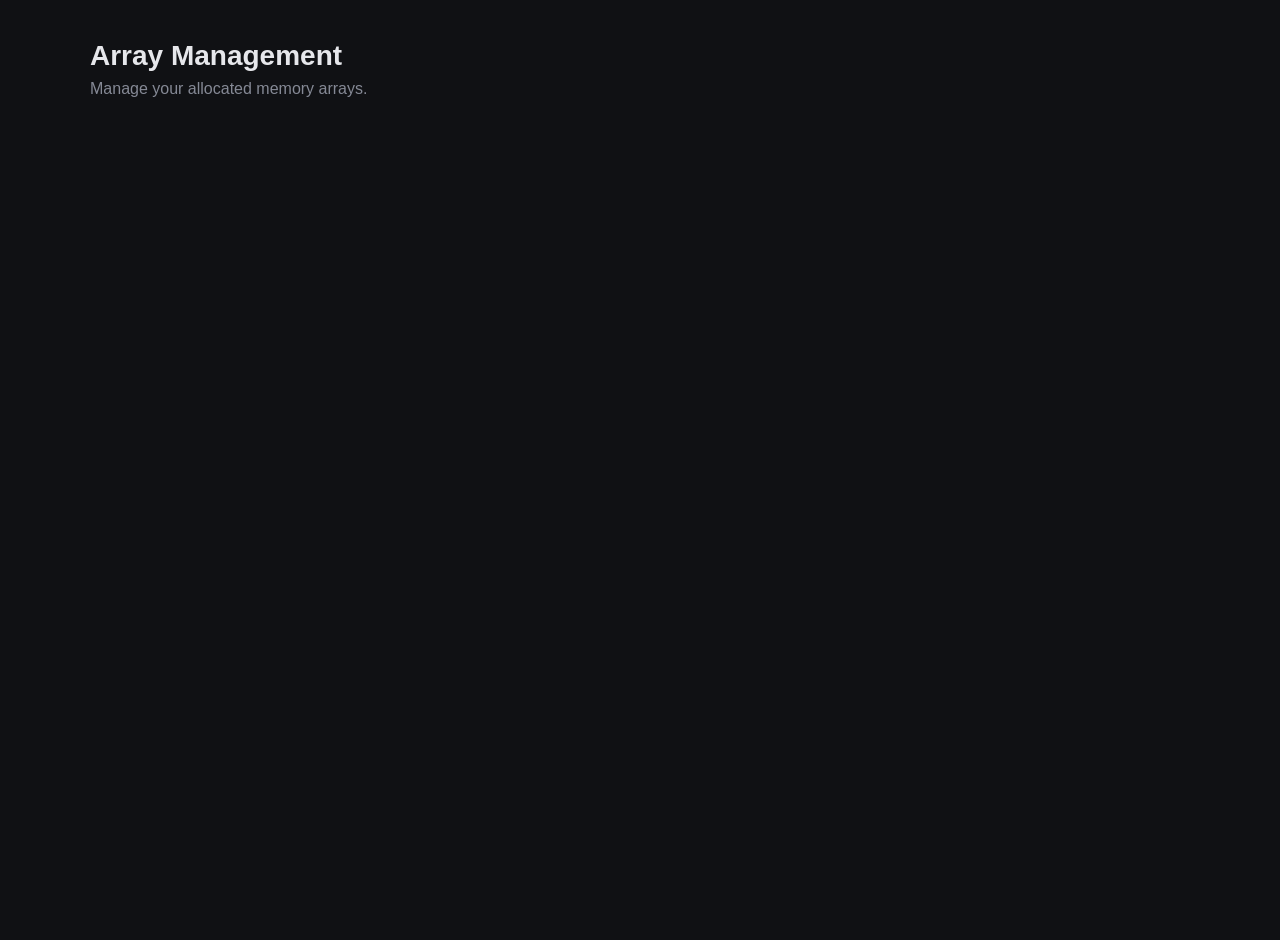
==== web/manage.html @ f5d8f080 "Manage hmtl" ====
<!DOCTYPE html>
<html lang="en">

<head>
    <meta charset="UTF-8">
    <meta name="viewport" content="width=device-width, initial-scale=1.0">

    <title>Manage Arrays</title>

    <link rel="stylesheet" href="style.css">
    <link rel="stylesheet" href="manage.css">
</head>

<body>

    <main class="management-container">

        <header class="management-header">
            <h1>Array Management</h1>
            <p>Manage your allocated memory arrays.</p>
        </header>

    </main>

    <script src="manage.js"></script>

</body>
</html>
---- web/style.css ----
:root {
    --background: #101114;
    --surface: #191b20;
    --surface-hover: #20232a;
    --border: #2b2e36;

    --text: #e6e7eb;
    --text-muted: #858995;

    --accent: #a78bfa;
    --accent-dim: #6d4bc3;

    --success: #4ade80;
}

* {
    margin: 0;
    padding: 0;
    box-sizing: border-box;
}

body {
    background: var(--background);
    color: var(--text);
    font-family: Arial, sans-serif;
    min-height: 100vh;
}

/* Header */

.header {
    display: flex;
    justify-content: space-between;
    align-items: center;

    padding: 24px 6%;

    border-bottom: 1px solid var(--border);
}

.brand h1 {
    font-size: 22px;
    font-weight: 600;
}

.brand p {
    margin-top: 6px;
    color: var(--text-muted);
    font-size: 13px;
}

.server-status {
    display: flex;
    align-items: center;
    gap: 9px;

    color: var(--text-muted);
    font-size: 13px;
}

.status-indicator {
    width: 8px;
    height: 8px;

    background: var(--success);
    border-radius: 50%;
}

/* Main container */

.container {
    width: 88%;
    max-width: 1400px;
    margin: 40px auto;
}

/* Overview */

.overview {
    display: grid;
    grid-template-columns: repeat(3, 1fr);
    gap: 18px;
}

.overview-card {
    background: var(--surface);
    border: 1px solid var(--border);
    border-radius: 10px;

    padding: 24px;
}

.overview-label {
    color: var(--text-muted);
    font-size: 13px;
}

.overview-card h2 {
    margin-top: 12px;
    font-size: 30px;
}

/* Groups */

.groups-section {
    margin-top: 45px;
}

.section-header {
    margin-bottom: 20px;
}

.section-header h2 {
    font-size: 20px;
}

.section-header p {
    margin-top: 6px;
    color: var(--text-muted);
    font-size: 13px;
}

.groups-grid {
    display: grid;
    grid-template-columns: repeat(2, 1fr);
    gap: 18px;
}

.group-card {
    background: var(--surface);
    border: 1px solid var(--border);
    border-radius: 10px;

    padding: 22px;

    transition: border-color 0.2s ease;
}

.group-card:hover {
    border-color: var(--accent-dim);
}

.group-header {
    display: flex;
    justify-content: space-between;
    align-items: center;

    margin-bottom: 20px;
}

.group-header h3 {
    font-size: 15px;
    font-weight: 600;
}

.group-count {
    color: var(--text-muted);
    font-size: 12px;
}

/* Slots */

.slot-grid {
    display: grid;
    grid-template-columns: repeat(10, 1fr);
    gap: 7px;
}

.slot {
    aspect-ratio: 1;
    border-radius: 3px;
}

.slot.empty {
    background: #292c34;
}

.slot.occupied {
    background: var(--accent);
}

.group-footer {
    margin-top: 17px;
    color: var(--text-muted);
    font-size: 12px;
}

/* Responsive */

@media (max-width: 700px) {

    .header {
        padding: 20px 5%;
    }

    .brand h1 {
        font-size: 17px;
    }

    .container {
        width: 90%;
    }

    .overview {
        grid-template-columns: 1fr;
    }

    .groups-grid {
        grid-template-columns: 1fr;
    }

}
---- web/manage.css ----
/* Management page */

.management-container {
    width: min(1100px, 90%);
    margin: 40px auto;
}

.management-header {
    margin-bottom: 30px;
}

.management-header h1 {
    color: var(--text);
    font-size: 28px;
    margin-bottom: 8px;
}

.management-header p {
    color: var(--text-muted);
}

/* Management cards */

.management-card {
    padding: 24px;
    margin-bottom: 24px;

    background: var(--surface);
    border: 1px solid var(--border);
    border-radius: 12px;
}

.management-card h2 {
    color: var(--text);
    font-size: 19px;
    margin-bottom: 20px;
}

/* Forms */

.form-group {
    display: flex;
    flex-direction: column;
    gap: 8px;
    margin-bottom: 20px;
}

.form-group label {
    color: var(--text-muted);
    font-size: 14px;
}

.form-control {
    width: 100%;
    padding: 12px;

    color: var(--text);
    background: var(--background);

    border: 1px solid var(--border);
    border-radius: 8px;

    outline: none;
}

.form-control:focus {
    border-color: var(--accent);
}

/* Buttons */

.primary-button,
.secondary-button {
    padding: 11px 18px;

    border: none;
    border-radius: 8px;

    font-weight: 600;
    cursor: pointer;

    transition: 0.2s ease;
}

.primary-button {
    color: #ffffff;
    background: var(--accent-dim);
}

.primary-button:hover {
    background: var(--accent);
}

.secondary-button {
    color: var(--text);
    background: var(--surface-hover);
    border: 1px solid var(--border);
}

.secondary-button:hover {
    border-color: var(--accent);
}

/* Feedback */

.form-message {
    margin-top: 14px;
    font-size: 14px;
    color: var(--text-muted);
}

/* Responsive */

@media (max-width: 600px) {

    .management-container {
        width: 94%;
        margin: 24px auto;
    }

    .management-card {
        padding: 18px;
    }

}
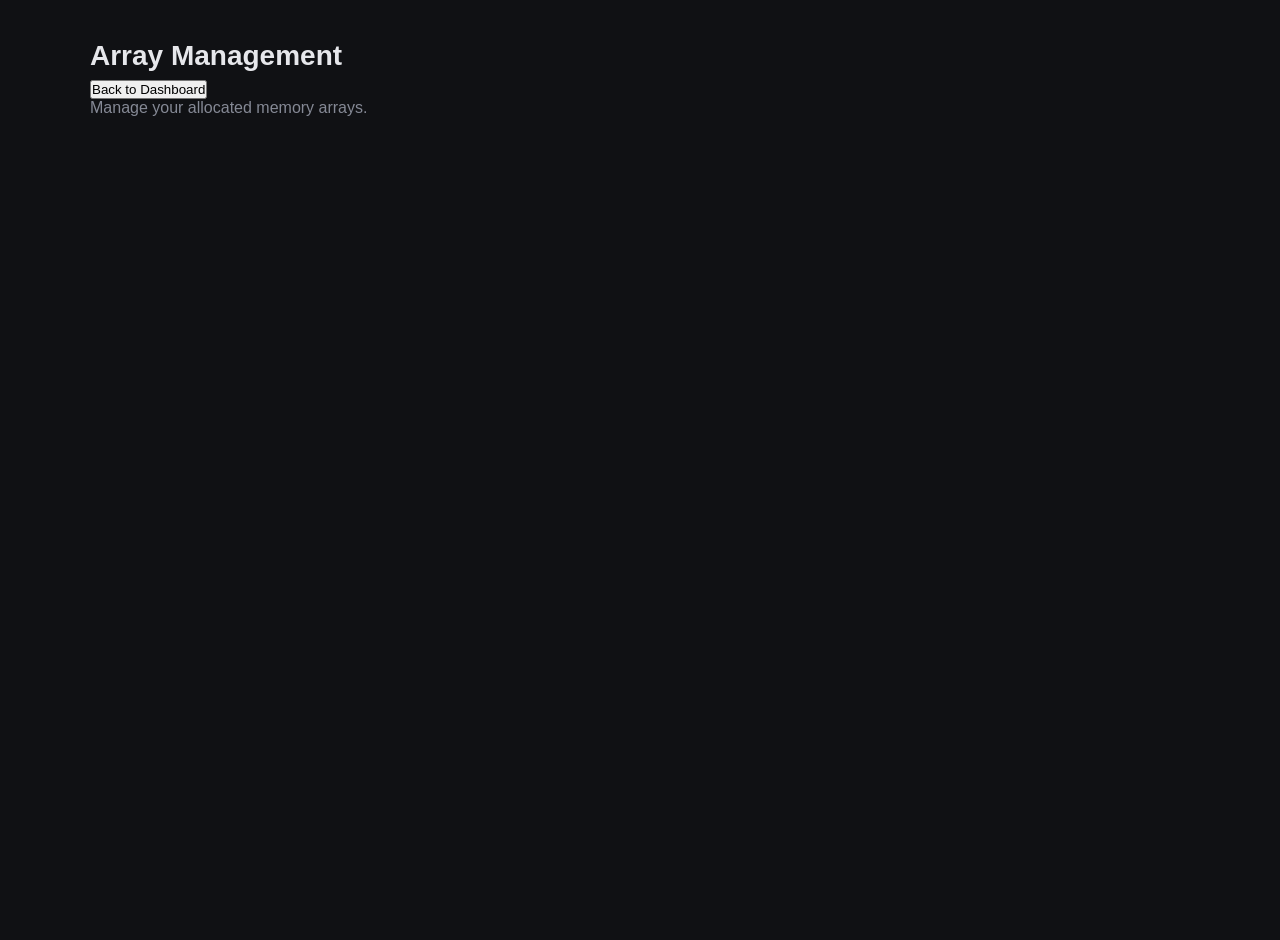
==== commit 4f04f20c: "Start of http" ====
--- a/web/manage.html
+++ b/web/manage.html
@@ -17,6 +17,9 @@
 
         <header class="management-header">
             <h1>Array Management</h1>
+            <button onclick="window.location.href='index.html'">
+                Back to Dashboard
+            </button>
             <p>Manage your allocated memory arrays.</p>
         </header>
 
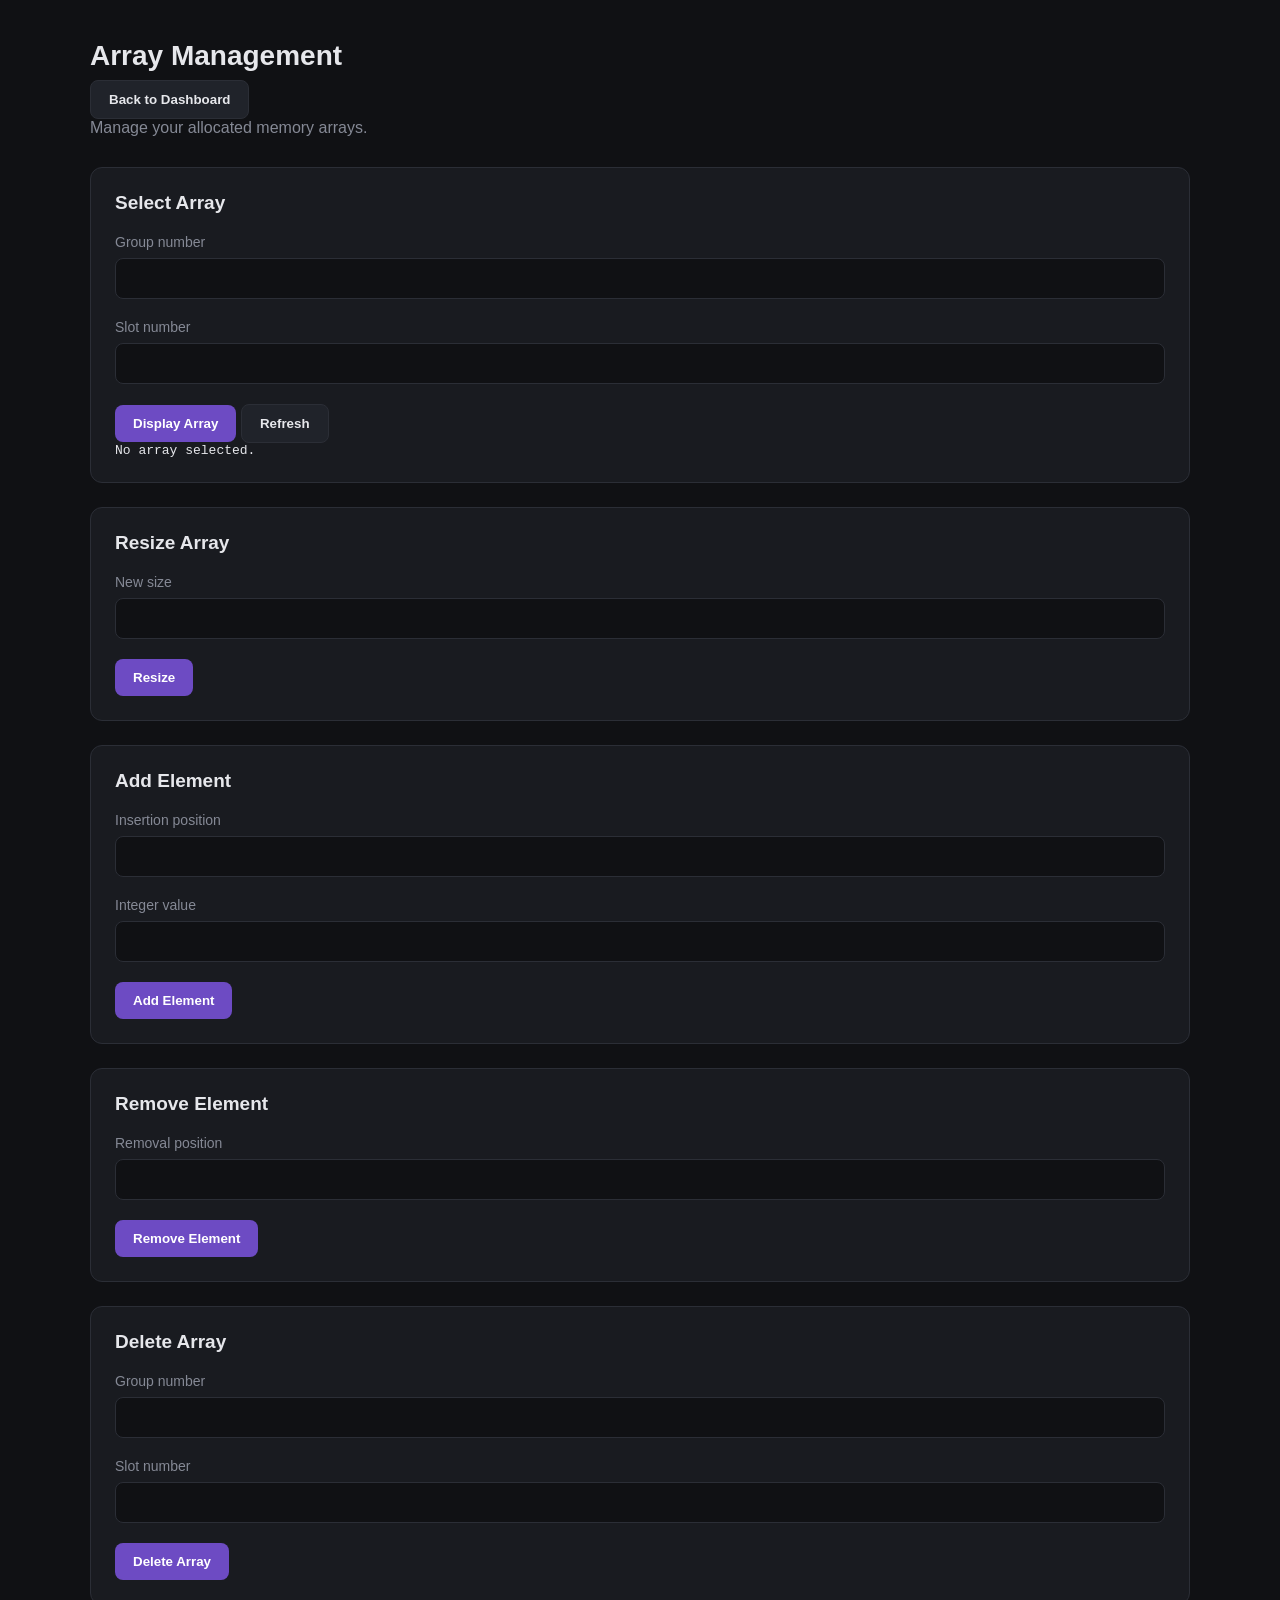
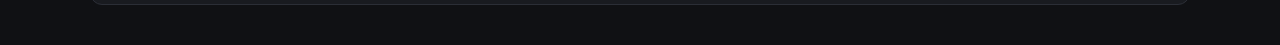
==== commit 7172c4a8: "New manage.html" ====
--- a/web/manage.html
+++ b/web/manage.html
@@ -1,6 +1,5 @@
 <!DOCTYPE html>
 <html lang="en">
-
 <head>
     <meta charset="UTF-8">
     <meta name="viewport" content="width=device-width, initial-scale=1.0">
@@ -12,20 +11,200 @@
 </head>
 
 <body>
-
     <main class="management-container">
-
         <header class="management-header">
             <h1>Array Management</h1>
-            <button onclick="window.location.href='index.html'">
+
+            <button
+                class="secondary-button"
+                onclick="window.location.href='index.html'"
+            >
                 Back to Dashboard
             </button>
+
             <p>Manage your allocated memory arrays.</p>
         </header>
 
+        <p id="manage-message" class="form-message"></p>
+
+        <section class="management-card">
+            <h2>Select Array</h2>
+
+            <form id="array-form">
+                <div class="form-group">
+                    <label for="group">Group number</label>
+                    <input
+                        class="form-control"
+                        id="group"
+                        name="group"
+                        type="number"
+                        min="1"
+                        max="10"
+                        required
+                    >
+                </div>
+
+                <div class="form-group">
+                    <label for="slot">Slot number</label>
+                    <input
+                        class="form-control"
+                        id="slot"
+                        name="slot"
+                        type="number"
+                        min="1"
+                        max="100"
+                        required
+                    >
+                </div>
+
+                <button
+                    class="primary-button"
+                    type="submit"
+                >
+                    Display Array
+                </button>
+
+                <button
+                    class="secondary-button"
+                    id="refresh-array"
+                    type="button"
+                >
+                    Refresh
+                </button>
+            </form>
+
+            <pre id="array-output">No array selected.</pre>
+        </section>
+
+        <section class="management-card">
+            <h2>Resize Array</h2>
+
+            <form id="resize-form">
+                <div class="form-group">
+                    <label for="resize-size">New size</label>
+                    <input
+                        class="form-control"
+                        id="resize-size"
+                        name="size"
+                        type="number"
+                        min="1"
+                        max="10000"
+                        required
+                    >
+                </div>
+
+                <button
+                    class="primary-button"
+                    type="submit"
+                >
+                    Resize
+                </button>
+            </form>
+        </section>
+
+        <section class="management-card">
+            <h2>Add Element</h2>
+
+            <form id="element-form">
+                <div class="form-group">
+                    <label for="position">Insertion position</label>
+                    <input
+                        class="form-control"
+                        id="position"
+                        name="position"
+                        type="number"
+                        min="1"
+                        max="10001"
+                        required
+                    >
+                </div>
+
+                <div class="form-group">
+                    <label for="value">Integer value</label>
+                    <input
+                        class="form-control"
+                        id="value"
+                        name="value"
+                        type="number"
+                        required
+                    >
+                </div>
+
+                <button
+                    class="primary-button"
+                    type="submit"
+                >
+                    Add Element
+                </button>
+            </form>
+        </section>
+
+        <section class="management-card">
+            <h2>Remove Element</h2>
+
+            <form id="remove-form">
+                <div class="form-group">
+                    <label for="remove-position">Removal position</label>
+                    <input
+                        class="form-control"
+                        id="remove-position"
+                        name="position"
+                        type="number"
+                        min="1"
+                        max="10000"
+                        required
+                    >
+                </div>
+
+                <button
+                    class="primary-button"
+                    type="submit"
+                >
+                    Remove Element
+                </button>
+            </form>
+        </section>
+
+        <section class="management-card">
+            <h2>Delete Array</h2>
+
+            <form id="delete-form">
+                <div class="form-group">
+                    <label for="delete-group">Group number</label>
+                    <input
+                        class="form-control"
+                        id="delete-group"
+                        name="group"
+                        type="number"
+                        min="1"
+                        max="10"
+                        required
+                    >
+                </div>
+
+                <div class="form-group">
+                    <label for="delete-slot">Slot number</label>
+                    <input
+                        class="form-control"
+                        id="delete-slot"
+                        name="slot"
+                        type="number"
+                        min="1"
+                        max="100"
+                        required
+                    >
+                </div>
+
+                <button
+                    class="primary-button"
+                    type="submit"
+                >
+                    Delete Array
+                </button>
+            </form>
+        </section>
     </main>
 
     <script src="manage.js"></script>
-
 </body>
 </html>
